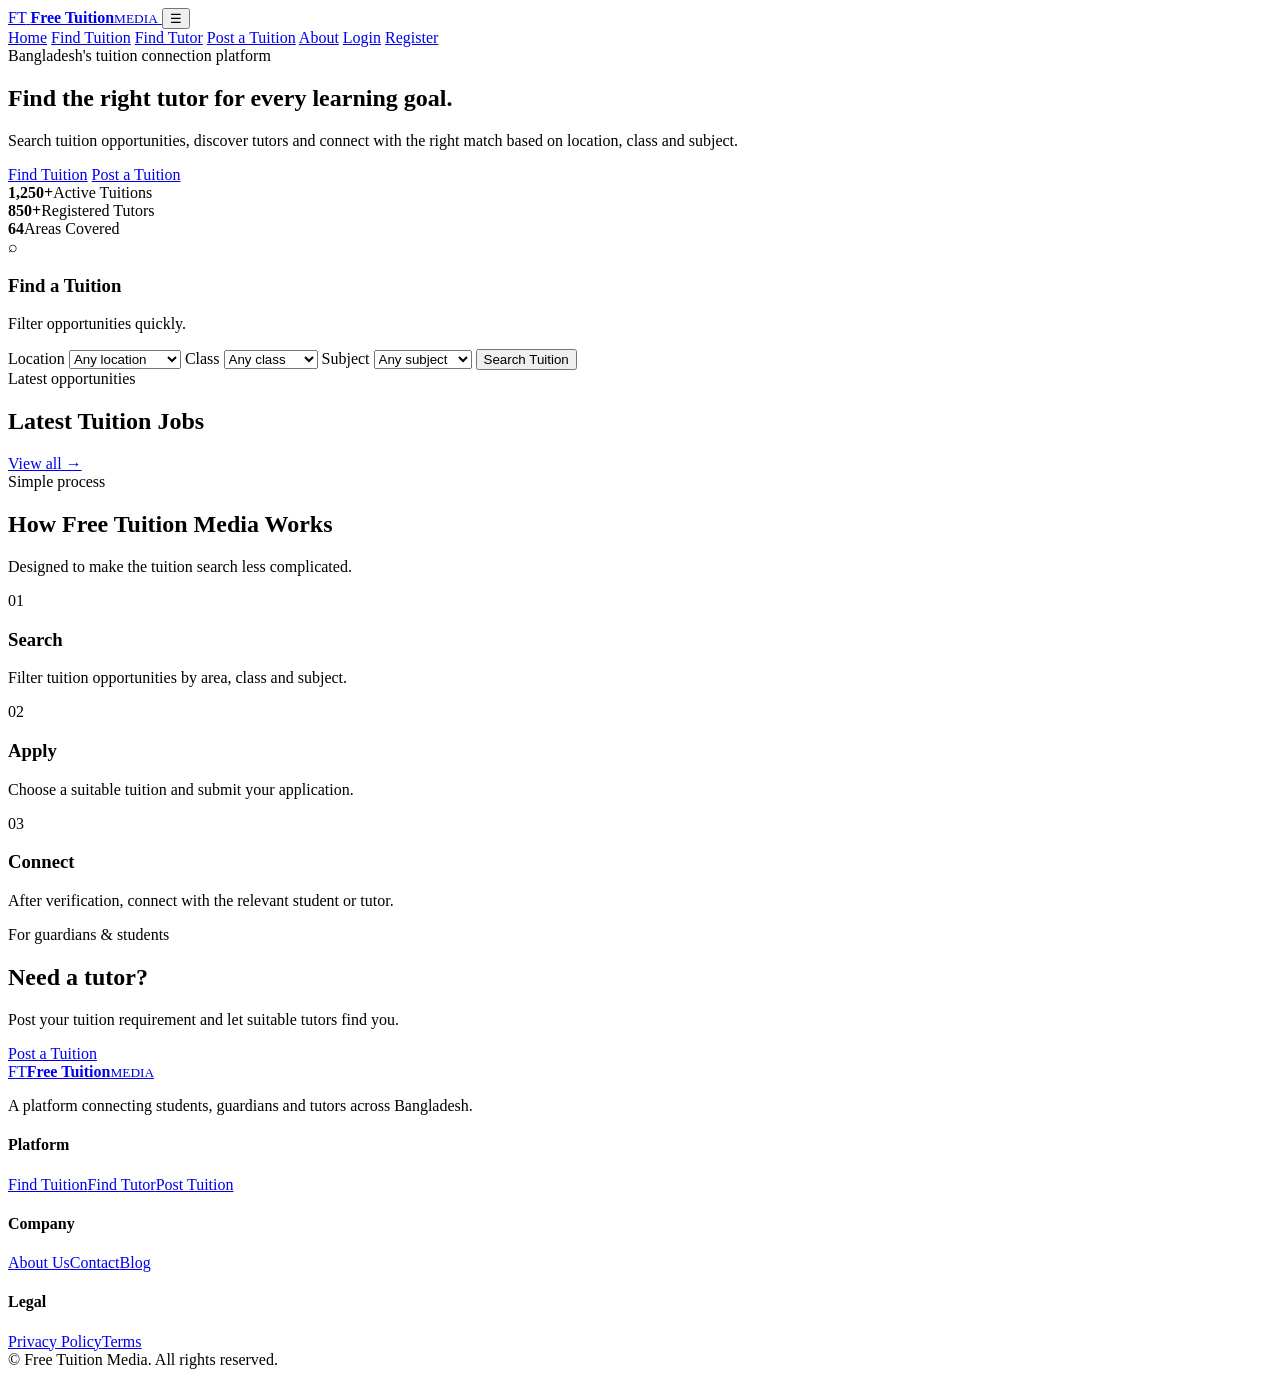
==== index.html @ 471d4979 "Add files via upload" ====
<!DOCTYPE html>
<html lang="en">
<head>
  <meta charset="UTF-8">
  <meta name="viewport" content="width=device-width, initial-scale=1.0">
  <title>Free Tuition Media | Find Tutors & Tuitions</title>
  <meta name="description" content="Free Tuition Media helps students and guardians find tutors and tutors find tuition opportunities in Bangladesh.">
  <link rel="stylesheet" href="css/style.css">
</head>
<body>
<header class="site-header">
  <div class="container nav">
    <a class="brand" href="index.html">
      <span class="brand-mark">FT</span>
      <span><b>Free Tuition</b><small>MEDIA</small></span>
    </a>
    <button class="menu-toggle" aria-label="Toggle menu">☰</button>
    <nav class="main-nav">
      <a class="active" href="index.html">Home</a>
      <a href="tuitions.html">Find Tuition</a>
      <a href="tutors.html">Find Tutor</a>
      <a href="post-tuition.html">Post a Tuition</a>
      <a href="about.html">About</a>
      <a class="login-link" href="login.html">Login</a>
      <a class="btn btn-small" href="register.html">Register</a>
    </nav>
  </div>
</header>

<main>
<section class="hero">
  <div class="container hero-grid">
    <div class="hero-copy">
      <span class="eyebrow">Bangladesh's tuition connection platform</span>
      <h1>Find the right <span>tutor</span> for every learning goal.</h1>
      <p>Search tuition opportunities, discover tutors and connect with the right match based on location, class and subject.</p>
      <div class="hero-actions">
        <a class="btn" href="tuitions.html">Find Tuition</a>
        <a class="btn btn-outline" href="post-tuition.html">Post a Tuition</a>
      </div>
      <div class="hero-stats">
        <div><strong>1,250+</strong><span>Active Tuitions</span></div>
        <div><strong>850+</strong><span>Registered Tutors</span></div>
        <div><strong>64</strong><span>Areas Covered</span></div>
      </div>
    </div>
    <div class="search-card">
      <div class="search-card-head">
        <span class="search-icon">⌕</span>
        <div><h3>Find a Tuition</h3><p>Filter opportunities quickly.</p></div>
      </div>
      <form id="heroSearch" class="search-form">
        <label>Location
          <select name="location">
            <option value="">Any location</option>
            <option>Uttara</option><option>Mirpur</option><option>Dhanmondi</option>
            <option>Mohammadpur</option><option>Badda</option><option>Banani</option>
          </select>
        </label>
        <label>Class
          <select name="className">
            <option value="">Any class</option>
            <option>Class 1-5</option><option>Class 6-8</option><option>Class 9-10</option>
            <option>Class 11-12</option><option>University</option>
          </select>
        </label>
        <label>Subject
          <select name="subject">
            <option value="">Any subject</option>
            <option>English</option><option>Mathematics</option><option>Physics</option>
            <option>Chemistry</option><option>Biology</option><option>ICT</option>
          </select>
        </label>
        <button class="btn full" type="submit">Search Tuition</button>
      </form>
    </div>
  </div>
</section>

<section class="section">
  <div class="container">
    <div class="section-heading">
      <div><span class="eyebrow">Latest opportunities</span><h2>Latest Tuition Jobs</h2></div>
      <a href="tuitions.html">View all →</a>
    </div>
    <div id="featuredTuitions" class="cards-grid"></div>
  </div>
</section>

<section class="section soft">
  <div class="container">
    <div class="section-heading centered"><div><span class="eyebrow">Simple process</span><h2>How Free Tuition Media Works</h2><p>Designed to make the tuition search less complicated.</p></div></div>
    <div class="steps">
      <div class="step"><span>01</span><h3>Search</h3><p>Filter tuition opportunities by area, class and subject.</p></div>
      <div class="step"><span>02</span><h3>Apply</h3><p>Choose a suitable tuition and submit your application.</p></div>
      <div class="step"><span>03</span><h3>Connect</h3><p>After verification, connect with the relevant student or tutor.</p></div>
    </div>
  </div>
</section>

<section class="cta">
  <div class="container cta-box">
    <div><span class="eyebrow">For guardians & students</span><h2>Need a tutor?</h2><p>Post your tuition requirement and let suitable tutors find you.</p></div>
    <a class="btn light" href="post-tuition.html">Post a Tuition</a>
  </div>
</section>
</main>

<footer class="footer">
  <div class="container footer-grid">
    <div><a class="brand footer-brand" href="index.html"><span class="brand-mark">FT</span><span><b>Free Tuition</b><small>MEDIA</small></span></a><p>A platform connecting students, guardians and tutors across Bangladesh.</p></div>
    <div><h4>Platform</h4><a href="tuitions.html">Find Tuition</a><a href="tutors.html">Find Tutor</a><a href="post-tuition.html">Post Tuition</a></div>
    <div><h4>Company</h4><a href="about.html">About Us</a><a href="contact.html">Contact</a><a href="blog.html">Blog</a></div>
    <div><h4>Legal</h4><a href="privacy.html">Privacy Policy</a><a href="terms.html">Terms</a></div>
  </div>
  <div class="container copyright">© <span id="year"></span> Free Tuition Media. All rights reserved.</div>
</footer>
<script src="js/data.js"></script>
<script src="js/app.js"></script>
</body>
</html>
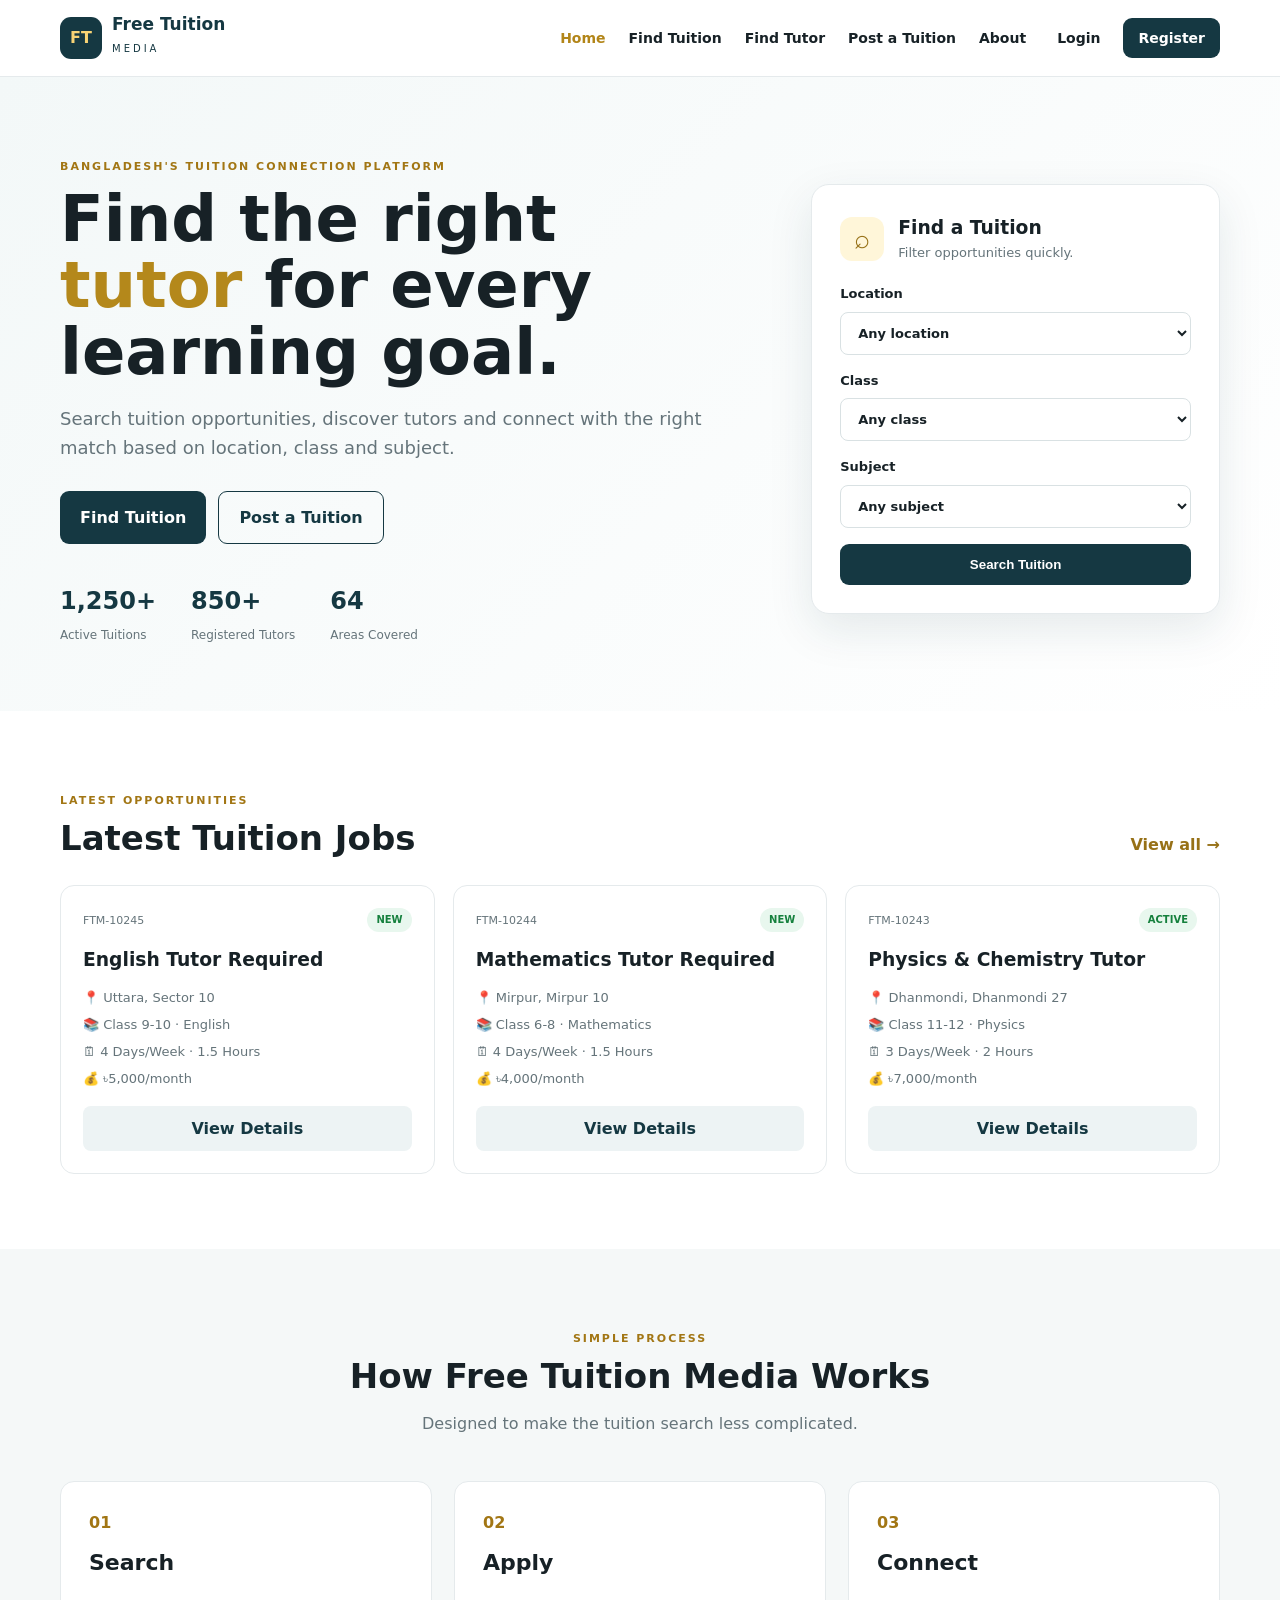
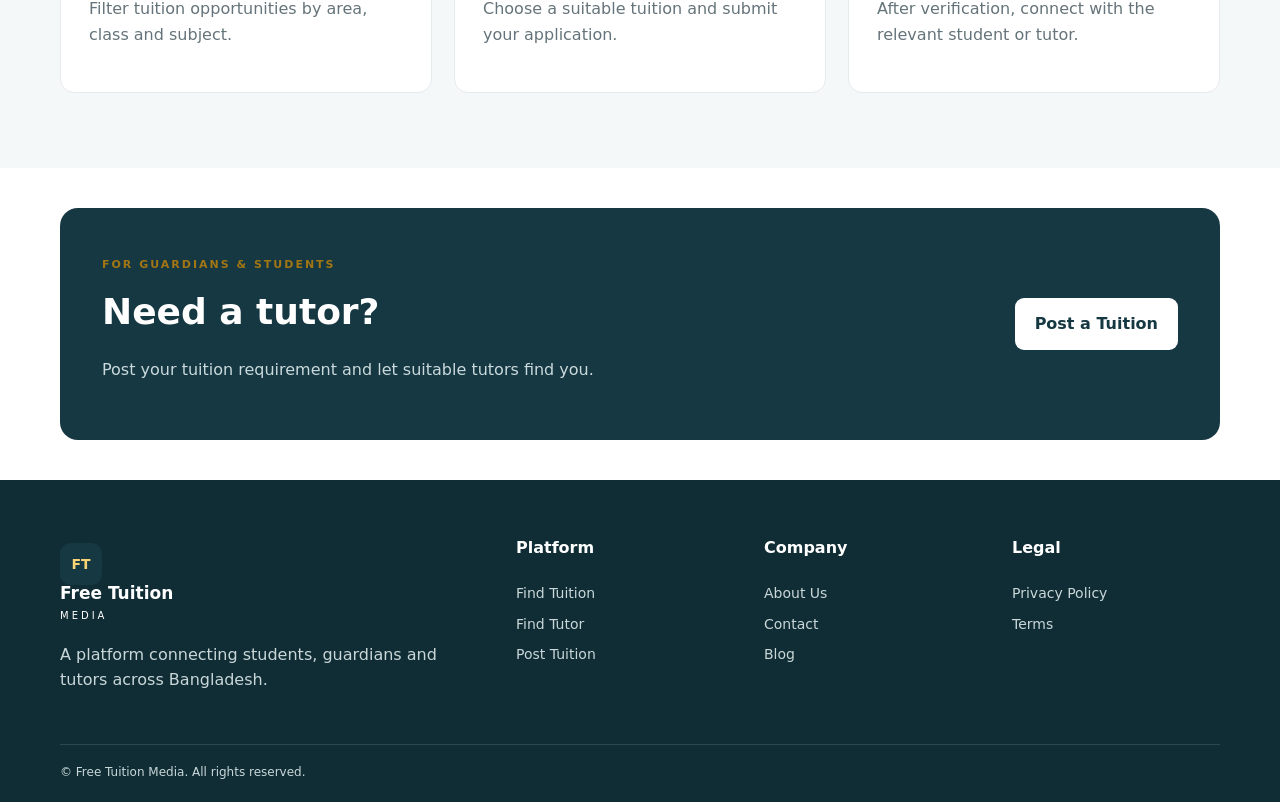
==== commit d45ce4b1: "Update index.html" ====
--- a/index.html
+++ b/index.html
@@ -5,7 +5,8 @@
   <meta name="viewport" content="width=device-width, initial-scale=1.0">
   <title>Free Tuition Media | Find Tutors & Tuitions</title>
   <meta name="description" content="Free Tuition Media helps students and guardians find tutors and tutors find tuition opportunities in Bangladesh.">
-  <link rel="stylesheet" href="css/style.css">
+  <!-- CSS Link Corrected (Removed "css/") -->
+  <link rel="stylesheet" href="style.css">
 </head>
 <body>
 <header class="site-header">
@@ -115,7 +116,9 @@
   </div>
   <div class="container copyright">© <span id="year"></span> Free Tuition Media. All rights reserved.</div>
 </footer>
-<script src="js/data.js"></script>
-<script src="js/app.js"></script>
+
+<!-- JS Links Corrected (Removed "js/") -->
+<script src="data.js"></script>
+<script src="app.js"></script>
 </body>
-</html>+</html>
--- a/style.css
+++ b/style.css
@@ -0,0 +1,3 @@
+:root{--navy:#153842;--gold:#f7d375;--ink:#172126;--muted:#65747a;--line:#e5eaec;--soft:#f5f8f8;--white:#fff;--shadow:0 16px 45px rgba(21,56,66,.10)}*{box-sizing:border-box}html{scroll-behavior:smooth}body{margin:0;font-family:Inter,ui-sans-serif,system-ui,-apple-system,BlinkMacSystemFont,"Segoe UI",sans-serif;color:var(--ink);background:#fff;line-height:1.6}a{color:inherit;text-decoration:none}.container{width:min(1160px,92%);margin:auto}.site-header{position:sticky;top:0;z-index:20;background:rgba(255,255,255,.95);backdrop-filter:blur(12px);border-bottom:1px solid var(--line)}.nav{min-height:76px;display:flex;align-items:center;justify-content:space-between}.brand{display:flex;align-items:center;gap:10px;color:var(--navy)}.brand-mark{display:grid;place-items:center;width:42px;height:42px;border-radius:11px;background:var(--navy);color:var(--gold);font-weight:900}.brand b{display:block;font-size:17px;line-height:1.05}.brand small{font-size:10px;letter-spacing:3px}.main-nav{display:flex;align-items:center;gap:23px;font-size:14px;font-weight:600}.main-nav a:hover,.main-nav .active{color:#b28518}.login-link{margin-left:8px}.btn{display:inline-flex;align-items:center;justify-content:center;border:0;border-radius:9px;padding:13px 20px;background:var(--navy);color:#fff;font-weight:750;cursor:pointer;transition:.2s}.btn:hover{transform:translateY(-2px);box-shadow:0 8px 18px rgba(21,56,66,.18)}.btn-small{padding:9px 15px}.btn-outline{background:transparent;color:var(--navy);border:1px solid var(--navy)}.btn.light{background:#fff;color:var(--navy)}.full{width:100%}.menu-toggle{display:none;border:0;background:none;font-size:26px}.hero{background:linear-gradient(135deg,#f3f8f8,#fff);padding:75px 0 65px}.hero-grid{display:grid;grid-template-columns:1.25fr .75fr;gap:70px;align-items:center}.eyebrow{display:inline-block;text-transform:uppercase;letter-spacing:2px;font-size:11px;font-weight:800;color:#a27614;margin-bottom:10px}.hero h1{font-size:clamp(40px,5vw,68px);line-height:1.04;margin:0 0 20px;max-width:750px}.hero h1 span{color:#b4881b}.hero-copy>p{font-size:18px;color:var(--muted);max-width:650px}.hero-actions{display:flex;gap:12px;margin:28px 0}.hero-stats{display:flex;gap:35px;margin-top:38px}.hero-stats strong{display:block;font-size:24px;color:var(--navy)}.hero-stats span{font-size:12px;color:var(--muted)}.search-card{background:#fff;padding:28px;border:1px solid var(--line);border-radius:18px;box-shadow:var(--shadow)}.search-card-head{display:flex;gap:14px;align-items:center;margin-bottom:20px}.search-icon{display:grid;place-items:center;width:44px;height:44px;border-radius:12px;background:#fff6d9;color:#977117;font-size:27px}.search-card h3{margin:0}.search-card p{margin:0;color:var(--muted);font-size:13px}.search-form,.form-grid{display:grid;gap:16px}.search-form label,.form-grid label,.form-container>form label,.filter-panel label{display:grid;gap:7px;font-size:13px;font-weight:700}input,select,textarea{width:100%;padding:12px 13px;border:1px solid #d9e1e3;border-radius:8px;background:#fff;font:inherit;color:var(--ink);outline:none}input:focus,select:focus,textarea:focus{border-color:var(--navy);box-shadow:0 0 0 3px rgba(21,56,66,.08)}.section{padding:75px 0}.section.soft{background:var(--soft)}.section-heading{display:flex;justify-content:space-between;align-items:end;margin-bottom:28px}.section-heading h2{font-size:34px;line-height:1.1;margin:0}.section-heading p{color:var(--muted)}.section-heading>a{font-weight:700;color:#977117}.cards-grid{display:grid;grid-template-columns:repeat(3,1fr);gap:18px}.tuition-card{background:#fff;border:1px solid var(--line);border-radius:14px;padding:22px;transition:.2s}.tuition-card:hover{transform:translateY(-4px);box-shadow:var(--shadow)}.tuition-header,.results-head{display:flex;justify-content:space-between;align-items:center}.tuition-id{font-size:11px;color:var(--muted)}.status{background:#e8f7ee;color:#15803d;padding:4px 9px;border-radius:20px;font-size:10px;font-weight:800}.tuition-card h3{margin:13px 0}.tuition-info{font-size:13px;color:var(--muted)}.tuition-info p{margin:6px 0}.view-btn{display:block;text-align:center;margin-top:16px;padding:10px;border-radius:8px;background:#edf3f4;color:var(--navy);font-weight:750}.view-btn:hover{background:var(--navy);color:#fff}.steps{display:grid;grid-template-columns:repeat(3,1fr);gap:22px}.step{background:#fff;border:1px solid var(--line);padding:28px;border-radius:14px}.step span{color:#a27614;font-weight:900}.step h3{font-size:22px;margin:10px 0}.step p{color:var(--muted)}.centered{text-align:center;justify-content:center}.cta{padding:40px 0}.cta-box{background:var(--navy);color:#fff;border-radius:18px;padding:42px;display:flex;justify-content:space-between;align-items:center}.cta-box h2{font-size:36px;margin:0}.cta-box p{color:#cbd9dc}.footer{background:#102d35;color:#c9d7d9;padding:55px 0 20px}.footer-grid{display:grid;grid-template-columns:2fr 1fr 1fr 1fr;gap:40px}.footer h4{color:#fff;margin-top:0}.footer a{display:block;margin:8px 0;font-size:14px}.footer-brand{color:#fff}.copyright{border-top:1px solid rgba(255,255,255,.12);margin-top:35px;padding-top:18px;font-size:12px}.page-hero{padding:65px 0;background:var(--soft)}.page-hero h1{font-size:48px;line-height:1.1;margin:0 0 10px}.page-hero p{color:var(--muted);max-width:650px}.listing-layout{display:grid;grid-template-columns:270px 1fr;gap:30px}.filter-panel{border:1px solid var(--line);padding:22px;border-radius:14px;height:max-content;position:sticky;top:100px}.filter-panel h3{margin-top:0}.filter-panel label{margin:15px 0}.listing{display:grid;gap:15px}.listing .tuition-card{display:grid;grid-template-columns:1fr auto;gap:18px}.listing .tuition-card .view-btn{align-self:center;min-width:120px}.results-head{margin-bottom:16px}.results-head h2{margin:0;font-size:25px}.results-head span{color:var(--muted);font-size:13px}.detail-wrap{max-width:900px}.detail-card{border:1px solid var(--line);border-radius:18px;padding:35px;box-shadow:var(--shadow)}.detail-card h1{font-size:40px;line-height:1.1}.detail-meta{display:grid;grid-template-columns:repeat(3,1fr);gap:15px;margin:25px 0}.meta-box{background:var(--soft);padding:15px;border-radius:10px}.meta-box small{display:block;color:var(--muted)}.meta-box strong{display:block;margin-top:3px}.tutor-grid{display:grid;grid-template-columns:repeat(3,1fr);gap:18px}.tutor-card{border:1px solid var(--line);padding:22px;border-radius:14px;text-align:center}.avatar{width:72px;height:72px;border-radius:50%;display:grid;place-items:center;background:#edf3f4;color:var(--navy);font-size:25px;font-weight:900;margin:auto}.tutor-card h3{margin-bottom:3px}.tutor-card p{color:var(--muted);font-size:13px}.tag{display:inline-block;background:#fff5d7;padding:4px 9px;border-radius:15px;font-size:11px;margin:3px}.filter-row{display:grid;grid-template-columns:1fr 220px;gap:12px;margin-bottom:25px}.profile{display:grid;grid-template-columns:220px 1fr;gap:35px;border:1px solid var(--line);padding:35px;border-radius:18px}.profile-avatar{width:170px;height:170px;border-radius:20px;background:#edf3f4;display:grid;place-items:center;font-size:55px;font-weight:900;color:var(--navy)}.profile h1{margin-top:0}.form-container{max-width:850px}.form-container.narrow{max-width:600px}.form-container h1{font-size:42px;margin:0 0 8px}.form-container>p{color:var(--muted)}.form-grid{grid-template-columns:1fr 1fr;margin-top:25px}.full-field{grid-column:1/-1}.form-container form>label{margin:15px 0}.blog-grid{display:grid;grid-template-columns:repeat(3,1fr);gap:18px}.blog-grid article{border:1px solid var(--line);padding:25px;border-radius:14px}.blog-grid article>span{color:#a27614;font-size:12px;font-weight:800}.prose{max-width:800px}.prose h1{font-size:46px}.prose h2{margin-top:35px}.prose p{color:#56666c}.empty{padding:35px;text-align:center;border:1px dashed #ccd6d8;border-radius:12px;color:var(--muted)}.message{margin-top:15px;padding:13px;border-radius:8px;background:#eaf7ef;color:#166534}.error{background:#fff0f0;color:#991b1b}
+@media(max-width:900px){.main-nav{display:none}.menu-toggle{display:block}.main-nav.open{display:flex;position:absolute;left:0;right:0;top:76px;background:#fff;padding:20px;flex-direction:column;align-items:stretch;border-bottom:1px solid var(--line)}.hero-grid,.listing-layout,.profile{grid-template-columns:1fr}.cards-grid,.tutor-grid,.blog-grid{grid-template-columns:1fr 1fr}.steps{grid-template-columns:1fr}.filter-panel{position:static}.footer-grid{grid-template-columns:1fr 1fr}.detail-meta{grid-template-columns:1fr 1fr}}
+@media(max-width:600px){.hero{padding:45px 0}.hero h1,.page-hero h1{font-size:38px}.hero-stats{gap:15px;flex-wrap:wrap}.cards-grid,.tutor-grid,.blog-grid,.form-grid,.footer-grid{grid-template-columns:1fr}.cta-box{display:block}.cta-box .btn{margin-top:20px}.listing .tuition-card{grid-template-columns:1fr}.profile{padding:22px}.profile-avatar{width:120px;height:120px}.filter-row{grid-template-columns:1fr}.section{padding:55px 0}}
